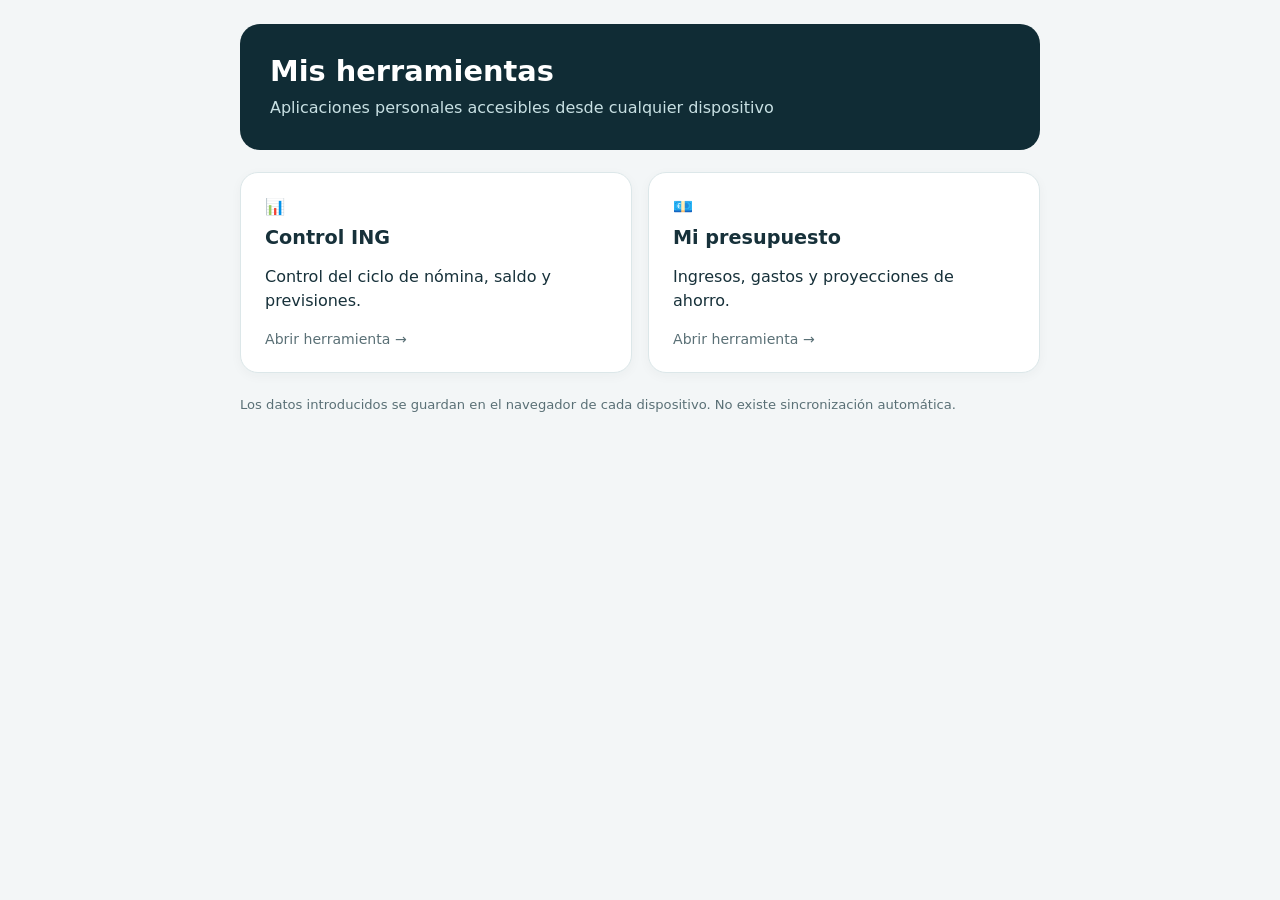
==== index.html @ 55c554b3 "Añadir index.html al portal de herramientas" ====
<!doctype html><html lang="es"><head><meta charset="utf-8"><meta name="viewport" content="width=device-width,initial-scale=1"><meta name="theme-color" content="#102c35"><title>Mis herramientas</title><style>:root{font-family:system-ui,-apple-system,Segoe UI,sans-serif;color:#17313a;background:#f3f6f7}*{box-sizing:border-box}body{margin:0;padding:24px}main{max-width:800px;margin:auto}header{background:#102c35;color:white;border-radius:20px;padding:30px}h1{margin:0 0 8px;font-size:1.8rem}header p{margin:0;color:#c8e0e3}.grid{display:grid;grid-template-columns:repeat(auto-fit,minmax(240px,1fr));gap:16px;margin-top:22px}a.card{display:block;text-decoration:none;color:inherit;background:white;border:1px solid #dce7e9;border-radius:18px;padding:24px;box-shadow:0 3px 12px #102c350a}a.card:hover,a.card:focus-visible{outline:2px solid #168c78}h2{margin:10px 0;font-size:1.2rem}p{line-height:1.5}.small{color:#5a7076;font-size:.88rem}footer{margin-top:24px;color:#5a7076;font-size:.82rem}</style></head><body><main><header><h1>Mis herramientas</h1><p>Aplicaciones personales accesibles desde cualquier dispositivo</p></header><section class="grid"><a class="card" href="./control_ing.html"><span aria-hidden="true">📊</span><h2>Control ING</h2><p>Control del ciclo de nómina, saldo y previsiones.</p><span class="small">Abrir herramienta →</span></a><a class="card" href="./Presupuesto.html"><span aria-hidden="true">💶</span><h2>Mi presupuesto</h2><p>Ingresos, gastos y proyecciones de ahorro.</p><span class="small">Abrir herramienta →</span></a></section><footer>Los datos introducidos se guardan en el navegador de cada dispositivo. No existe sincronización automática.</footer></main></body></html>
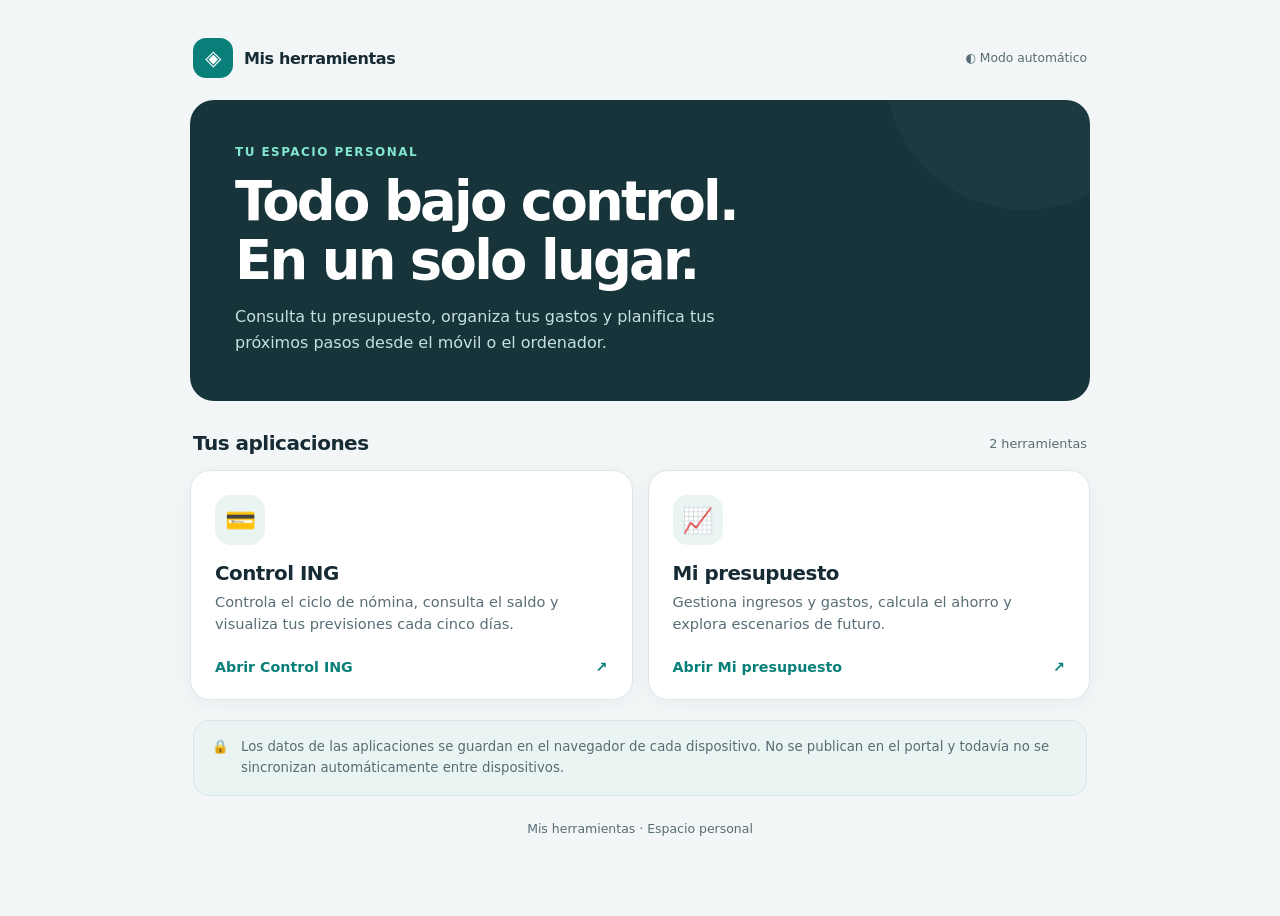
==== commit 44e0686c: "Rediseñar portal principal con identidad visual adaptable" ====
--- a/index.html
+++ b/index.html
@@ -1 +1,44 @@
-<!doctype html><html lang="es"><head><meta charset="utf-8"><meta name="viewport" content="width=device-width,initial-scale=1"><meta name="theme-color" content="#102c35"><title>Mis herramientas</title><style>:root{font-family:system-ui,-apple-system,Segoe UI,sans-serif;color:#17313a;background:#f3f6f7}*{box-sizing:border-box}body{margin:0;padding:24px}main{max-width:800px;margin:auto}header{background:#102c35;color:white;border-radius:20px;padding:30px}h1{margin:0 0 8px;font-size:1.8rem}header p{margin:0;color:#c8e0e3}.grid{display:grid;grid-template-columns:repeat(auto-fit,minmax(240px,1fr));gap:16px;margin-top:22px}a.card{display:block;text-decoration:none;color:inherit;background:white;border:1px solid #dce7e9;border-radius:18px;padding:24px;box-shadow:0 3px 12px #102c350a}a.card:hover,a.card:focus-visible{outline:2px solid #168c78}h2{margin:10px 0;font-size:1.2rem}p{line-height:1.5}.small{color:#5a7076;font-size:.88rem}footer{margin-top:24px;color:#5a7076;font-size:.82rem}</style></head><body><main><header><h1>Mis herramientas</h1><p>Aplicaciones personales accesibles desde cualquier dispositivo</p></header><section class="grid"><a class="card" href="./control_ing.html"><span aria-hidden="true">📊</span><h2>Control ING</h2><p>Control del ciclo de nómina, saldo y previsiones.</p><span class="small">Abrir herramienta →</span></a><a class="card" href="./Presupuesto.html"><span aria-hidden="true">💶</span><h2>Mi presupuesto</h2><p>Ingresos, gastos y proyecciones de ahorro.</p><span class="small">Abrir herramienta →</span></a></section><footer>Los datos introducidos se guardan en el navegador de cada dispositivo. No existe sincronización automática.</footer></main></body></html>+<!doctype html>
+<html lang="es">
+<head>
+<meta charset="utf-8">
+<meta name="viewport" content="width=device-width,initial-scale=1,viewport-fit=cover">
+<meta name="theme-color" content="#17343b" media="(prefers-color-scheme:light)">
+<meta name="theme-color" content="#101a22" media="(prefers-color-scheme:dark)">
+<meta name="color-scheme" content="light dark">
+<title>Mis herramientas · Portal personal</title>
+<link rel="stylesheet" href="./styles.css">
+</head>
+<body class="portal-home">
+<main class="portal-shell">
+  <div class="portal-top">
+    <div class="portal-logo"><span class="portal-mark" aria-hidden="true">◈</span><span>Mis herramientas</span></div>
+    <span class="portal-mode" aria-label="El tema se adapta a tu dispositivo">◐ Modo automático</span>
+  </div>
+  <header class="portal-hero">
+    <div class="portal-kicker">Tu espacio personal</div>
+    <h1>Todo bajo control.<br>En un solo lugar.</h1>
+    <p>Consulta tu presupuesto, organiza tus gastos y planifica tus próximos pasos desde el móvil o el ordenador.</p>
+  </header>
+  <section aria-labelledby="herramientas">
+    <div class="portal-section-head"><h2 id="herramientas">Tus aplicaciones</h2><span class="portal-count">2 herramientas</span></div>
+    <div class="portal-grid">
+      <a class="portal-tool" href="./control_ing.html">
+        <span class="portal-tool-icon" aria-hidden="true">💳</span>
+        <h3>Control ING</h3>
+        <p>Controla el ciclo de nómina, consulta el saldo y visualiza tus previsiones cada cinco días.</p>
+        <span class="portal-tool-action">Abrir Control ING <span aria-hidden="true">↗</span></span>
+      </a>
+      <a class="portal-tool" href="./Presupuesto.html">
+        <span class="portal-tool-icon" aria-hidden="true">📈</span>
+        <h3>Mi presupuesto</h3>
+        <p>Gestiona ingresos y gastos, calcula el ahorro y explora escenarios de futuro.</p>
+        <span class="portal-tool-action">Abrir Mi presupuesto <span aria-hidden="true">↗</span></span>
+      </a>
+    </div>
+  </section>
+  <aside class="portal-disclaimer"><span aria-hidden="true">🔒</span><span>Los datos de las aplicaciones se guardan en el navegador de cada dispositivo. No se publican en el portal y todavía no se sincronizan automáticamente entre dispositivos.</span></aside>
+  <footer class="portal-footer">Mis herramientas · Espacio personal</footer>
+</main>
+</body>
+</html>
--- a/styles.css
+++ b/styles.css
@@ -0,0 +1,74 @@
+/* Mis herramientas — identidad visual compartida · v2 */
+:root{color-scheme:light;--bg:#f2f6f7;--surface:#fff;--surface-2:#eaf4f2;--text:#172b34;--muted:#586d75;--border:#dbe6e7;--primary:#087f78;--primary-contrast:#fff;--hero:#17343b;--hero-text:#fff;--hero-muted:#c5e1df;--success:#078267;--danger:#b83736;--danger-bg:#fff0ed;--shadow:0 4px 20px #12333a0b;--radius:18px}
+@media(prefers-color-scheme:dark){:root{color-scheme:dark;--bg:#101a22;--surface:#1c2a34;--surface-2:#243a41;--text:#edf5f5;--muted:#adc2c7;--border:#334a54;--primary:#41c7b5;--primary-contrast:#102a2a;--hero:#183b42;--hero-text:#f5ffff;--hero-muted:#b9d9d7;--success:#69dbc0;--danger:#ff9f99;--danger-bg:#442b30;--shadow:0 6px 22px #0003}}
+html{background:var(--bg);scroll-behavior:smooth}body{background:var(--bg)!important;color:var(--text)!important;font-family:system-ui,-apple-system,"Segoe UI",sans-serif!important;-webkit-font-smoothing:antialiased}*,*:before,*:after{box-sizing:border-box}
+button,input,select{font:inherit}button,a,input,select,summary{touch-action:manipulation}button{transition:background .15s,transform .15s}button:active{transform:translateY(1px)}:focus-visible{outline:3px solid var(--primary)!important;outline-offset:3px}a{color:var(--primary)}
+.portal-nav{max-width:760px!important;margin:0 auto!important;padding:0 12px!important;display:flex;align-items:center;justify-content:space-between;gap:12px}
+.portal-back{display:inline-flex!important;align-items:center;gap:8px;margin:14px 0!important;min-height:44px;padding:10px 14px!important;border-radius:12px!important;color:var(--text)!important;background:var(--surface)!important;border:1px solid var(--border)!important;box-shadow:none!important;font-size:14px!important;font-weight:650!important;text-decoration:none!important}
+.portal-back:hover{background:var(--surface-2)!important}.portal-brand{font-size:.8rem;color:var(--muted);font-weight:700;letter-spacing:.03em}
+body.app-page{padding:0!important}
+body.app-page header{background:var(--hero)!important;color:var(--hero-text)!important;border-radius:var(--radius)!important;padding:25px!important;margin:0 auto 16px!important;max-width:760px;box-shadow:var(--shadow);position:relative;overflow:hidden}
+body.app-page header:after{content:"";position:absolute;width:170px;height:170px;border-radius:50%;background:#ffffff09;right:-55px;top:-90px;pointer-events:none}
+body.app-page header h1{font-size:clamp(1.5rem,5vw,2rem)!important;line-height:1.17;margin:0 0 8px!important;letter-spacing:-.035em}
+body.app-page header p{color:var(--hero-muted)!important;font-size:.9rem!important;line-height:1.5}
+body.ing-page main{max-width:760px!important;padding:0 12px 36px!important;margin:auto!important}
+body.ing-page header{margin-bottom:16px!important}
+body.budget-page header{margin:0 12px 16px!important;max-width:none}
+body.budget-page header>div{max-width:680px!important}
+body.budget-page .wrap{max-width:760px!important;padding:0 12px 64px!important}
+.panel,.card{background:var(--surface)!important;color:var(--text)!important;border:1px solid var(--border)!important;border-radius:var(--radius)!important;box-shadow:var(--shadow)!important;padding:clamp(16px,4vw,24px)!important}
+body.ing-page .panel{margin-top:14px!important}
+body.budget-page .card{margin-bottom:15px!important}
+.card h2,.panel h2{color:var(--text)!important;letter-spacing:-.025em;line-height:1.25}
+.card h2{font-size:1.15rem!important}
+.stat,.metric,.proj>div{background:var(--surface-2)!important;border:1px solid transparent!important;border-radius:14px!important;color:var(--text)!important}
+.stat b,.metric strong,.proj strong{color:var(--text)!important;font-variant-numeric:tabular-nums;letter-spacing:-.035em}
+.stat small,.metric small,.proj small,.note,.sub,.small,.foot,footer,body.ing-page .small,.step-controls .step-label{color:var(--muted)!important}
+.positive{color:var(--success)!important}.negative{color:var(--danger)!important}
+.pill{background:var(--surface-2)!important;color:var(--primary)!important;border-radius:999px!important;font-weight:650!important}
+input:not([type=range]):not([type=file]),select{background:var(--surface)!important;color:var(--text)!important;border:1px solid var(--border)!important;border-radius:12px!important;min-height:44px}
+input::placeholder{color:var(--muted);opacity:.85}
+input[type=date]{color-scheme:inherit}
+button,.btn{background:var(--primary)!important;color:var(--primary-contrast)!important;border-radius:12px!important;min-height:44px;font-weight:700!important;cursor:pointer}
+button.secondary,.btn.secondary,.editname{background:var(--surface-2)!important;color:var(--text)!important}
+button.danger,.btn.danger{background:var(--danger-bg)!important;color:var(--danger)!important}
+.step-controls button{background:var(--surface-2)!important;color:var(--primary)!important;border:1px solid var(--border)!important;border-radius:14px!important;min-height:48px!important}
+.step-controls input.step-editable{background:var(--surface)!important;color:var(--text)!important}
+.actions{gap:10px!important}
+table{color:var(--text)!important} .table th,.table td{border-bottom-color:var(--border)!important}.table th{color:var(--muted)}
+.bar{background:var(--surface-2)!important}.bar div{background:var(--primary)!important}
+hr{border-top-color:var(--border)!important}
+details{border-top:1px solid var(--border);margin-top:14px;padding-top:14px}details summary{color:var(--primary);list-style-position:inside;min-height:36px}
+#resultado .metric strong,#resultado .status{font-variant-numeric:tabular-nums}
+body.budget-page .card:has(#gastoHoy){border-color:var(--primary)!important}
+body.budget-page .card:has(#gastoHoy) h2:before{content:"●";color:var(--primary);font-size:.7em;margin-right:9px}
+#estadoArchivo{background:var(--surface-2);border-radius:12px;padding:12px}
+@media(prefers-color-scheme:dark){body.budget-page canvas{filter:brightness(1.55) contrast(1.1)}}
+@media(max-width:600px){.portal-brand{display:none}body.app-page header{padding:22px 20px!important}body.budget-page header{margin:0 12px 14px!important}.panel,.card{padding:17px!important}body.ing-page .fields{grid-template-columns:repeat(2,minmax(0,1fr))}body.ing-page .metrics{grid-template-columns:repeat(2,minmax(0,1fr))}.stat b,.metric strong{overflow-wrap:anywhere}}
+@media(max-width:390px){body.ing-page .fields,body.ing-page .metrics{grid-template-columns:1fr}.line{flex-wrap:wrap}.catbuttons{flex-wrap:wrap}.stat b{font-size:1.2rem!important}}
+@media(prefers-reduced-motion:reduce){*,*:before,*:after{scroll-behavior:auto!important;transition:none!important}}
+/* Portal */
+body.portal-home{min-height:100vh;padding:20px!important}
+.portal-shell{max-width:900px;margin:0 auto}
+.portal-top{display:flex;justify-content:space-between;align-items:center;gap:16px;padding:10px 3px 22px}
+.portal-logo{display:flex;gap:11px;align-items:center;font-weight:780;letter-spacing:-.025em}
+.portal-mark{display:grid;place-items:center;width:40px;height:40px;border-radius:13px;background:var(--primary);color:var(--primary-contrast);font-size:21px}
+.portal-mode{color:var(--muted);font-size:.77rem}
+.portal-hero{background:var(--hero);color:var(--hero-text);border-radius:24px;padding:clamp(25px,6vw,45px);overflow:hidden;position:relative}
+.portal-hero:after{content:"";width:280px;height:280px;border-radius:50%;background:#ffffff08;position:absolute;right:-75px;top:-170px}
+.portal-kicker{font-size:.75rem;letter-spacing:.12em;font-weight:750;color:#80e5d1;text-transform:uppercase}
+.portal-hero h1{font-size:clamp(2rem,6vw,3.4rem);letter-spacing:-.05em;line-height:1.09;max-width:650px;margin:13px 0}
+.portal-hero p{color:var(--hero-muted);max-width:540px;line-height:1.65;margin:0}
+.portal-section-head{display:flex;justify-content:space-between;align-items:center;gap:10px;margin:30px 3px 15px}
+.portal-section-head h2{font-size:1.25rem;margin:0;letter-spacing:-.025em}
+.portal-count{font-size:.8rem;color:var(--muted)}
+.portal-grid{display:grid;grid-template-columns:repeat(2,minmax(0,1fr));gap:15px}
+.portal-tool{display:flex;flex-direction:column;min-height:230px;padding:24px;border-radius:20px;text-decoration:none;color:var(--text)!important;background:var(--surface);border:1px solid var(--border);box-shadow:var(--shadow);transition:transform .15s,border-color .15s}
+.portal-tool:hover{transform:translateY(-2px);border-color:var(--primary)}
+.portal-tool-icon{display:grid;place-items:center;width:50px;height:50px;border-radius:15px;font-size:25px;background:var(--surface-2)}
+.portal-tool h3{margin:17px 0 6px;font-size:1.24rem;letter-spacing:-.025em}
+.portal-tool p{margin:0;color:var(--muted);line-height:1.5;font-size:.91rem}
+.portal-tool-action{display:flex;justify-content:space-between;align-items:center;margin-top:auto;padding-top:24px;color:var(--primary);font-weight:750;font-size:.89rem}
+.portal-disclaimer{display:flex;align-items:flex-start;gap:12px;margin:20px 3px 0;padding:16px 18px;background:var(--surface-2);border:1px solid var(--border);border-radius:16px;color:var(--muted);font-size:.83rem;line-height:1.55}
+.portal-footer{text-align:center;color:var(--muted);padding:25px 0 8px;font-size:.78rem}
+@media(max-width:600px){body.portal-home{padding:13px!important}.portal-grid{grid-template-columns:1fr}.portal-tool{min-height:185px}.portal-hero{border-radius:20px}.portal-section-head{margin-top:24px}}
